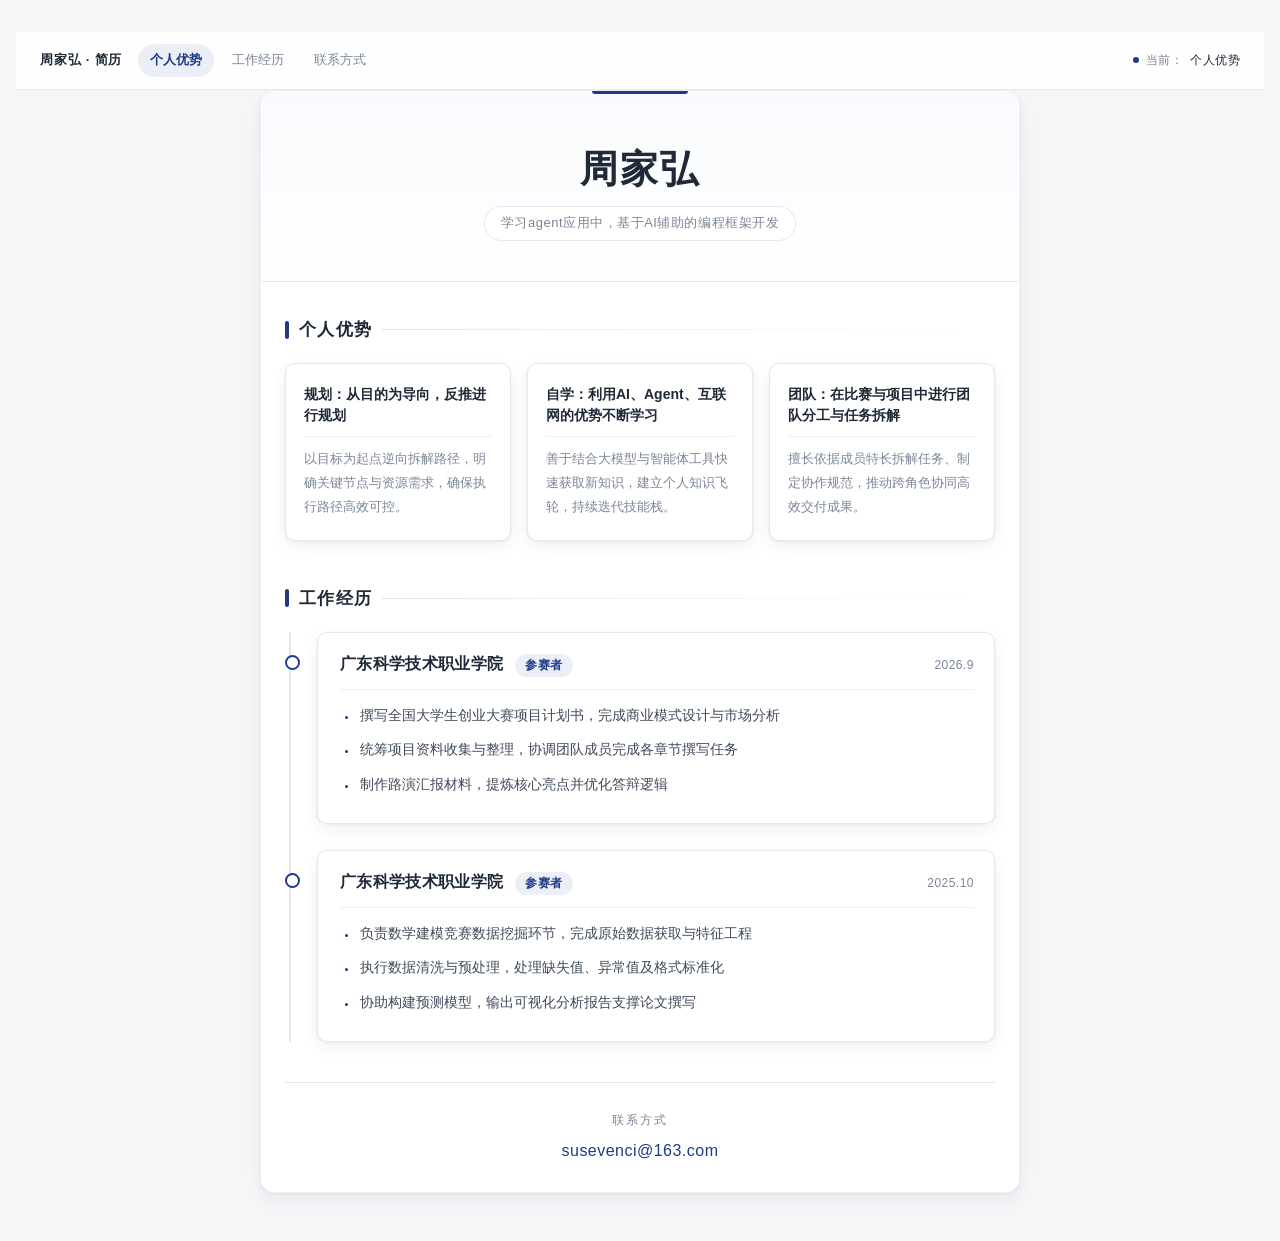
==== index.html @ 6fc0425c "chore: 简历文件移至仓库根目录" ====
<!DOCTYPE html>
<html lang="zh-CN">
<head>
  <meta charset="UTF-8">
  <meta name="viewport" content="width=device-width, initial-scale=1.0">
  <title>周家弘 - 个人简历</title>
  <link rel="stylesheet" href="resume.css">
</head>
<body>
  <!-- 顶部导航栏：可直接跳转栏目，右侧显示当前所在栏目 -->
  <nav class="topbar" aria-label="页面导航">
    <span class="topbar-brand">周家弘 · 简历</span>
    <div class="nav">
      <a class="nav-link" href="#strengths" data-target="strengths">个人优势</a>
      <a class="nav-link" href="#experience" data-target="experience">工作经历</a>
      <a class="nav-link" href="#contact" data-target="contact">联系方式</a>
    </div>
    <span class="topbar-status">当前：<b id="currentSection">个人优势</b></span>
  </nav>

  <div class="container">
    <!-- 顶部：姓名 + 一句话介绍 -->
    <header class="header reveal" id="top">
      <h1 class="name">周家弘</h1>
      <p class="intro">学习agent应用中，基于AI辅助的编程框架开发</p>
    </header>

    <!-- 个人优势 -->
    <section class="strengths reveal anchor" id="strengths">
      <h2 class="section-title">个人优势</h2>

      <div class="strength-list">
        <div class="strength-item">
          <div class="strength-title">规划：从目的为导向，反推进行规划</div>
          <div class="strength-desc">以目标为起点逆向拆解路径，明确关键节点与资源需求，确保执行路径高效可控。</div>
        </div>

        <div class="strength-item">
          <div class="strength-title">自学：利用AI、Agent、互联网的优势不断学习</div>
          <div class="strength-desc">善于结合大模型与智能体工具快速获取新知识，建立个人知识飞轮，持续迭代技能栈。</div>
        </div>

        <div class="strength-item">
          <div class="strength-title">团队：在比赛与项目中进行团队分工与任务拆解</div>
          <div class="strength-desc">擅长依据成员特长拆解任务、制定协作规范，推动跨角色协同高效交付成果。</div>
        </div>
      </div>
    </section>

    <!-- 工作经历 -->
    <section class="experience reveal anchor" id="experience">
      <h2 class="section-title">工作经历</h2>

      <div class="timeline">
        <!-- 经历二（时间更近，排在前面） -->
        <article class="exp-item">
          <div class="exp-header">
            <span class="exp-company">广东科学技术职业学院</span>
            <span class="exp-role">参赛者</span>
            <time class="exp-time" datetime="2026-09">2026.9</time>
          </div>
          <ul class="exp-duties">
            <li>撰写全国大学生创业大赛项目计划书，完成商业模式设计与市场分析</li>
            <li>统筹项目资料收集与整理，协调团队成员完成各章节撰写任务</li>
            <li>制作路演汇报材料，提炼核心亮点并优化答辩逻辑</li>
          </ul>
        </article>

        <!-- 经历一 -->
        <article class="exp-item">
          <div class="exp-header">
            <span class="exp-company">广东科学技术职业学院</span>
            <span class="exp-role">参赛者</span>
            <time class="exp-time" datetime="2025-10">2025.10</time>
          </div>
          <ul class="exp-duties">
            <li>负责数学建模竞赛数据挖掘环节，完成原始数据获取与特征工程</li>
            <li>执行数据清洗与预处理，处理缺失值、异常值及格式标准化</li>
            <li>协助构建预测模型，输出可视化分析报告支撑论文撰写</li>
          </ul>
        </article>
      </div>
    </section>

    <!-- 底部联系方式 -->
    <footer class="contact reveal anchor" id="contact">
      <p class="contact-label">联系方式</p>
      <a href="mailto:susevenci@163.com" class="contact-email">susevenci@163.com</a>
    </footer>
  </div>

  <!-- 回到顶部按钮 -->
  <button class="to-top" id="toTop" type="button" aria-label="回到顶部" title="回到顶部">
    <svg viewBox="0 0 24 24" fill="none" stroke="currentColor" stroke-width="2.2"
         stroke-linecap="round" stroke-linejoin="round" aria-hidden="true">
      <path d="M12 19V5"></path>
      <path d="M5 12l7-7 7 7"></path>
    </svg>
  </button>

  <script src="resume.js"></script>
</body>
</html>
---- resume.css ----
/* ==========================================================================
   周家弘 · 个人简历 —— 样式表
   风格：简约专业（白底、深灰字、藏蓝点缀）
   ========================================================================== */

:root {
  /* ---- 配色 ---- */
  --bg-base: #f5f6f8;        /* 页面底色：极浅灰 */
  --bg-panel: #ffffff;       /* 容器/卡片底色：白 */
  --bg-panel-2: #ffffff;     /* 卡片底色 */
  --bg-panel-3: #f7f9fc;     /* 卡片悬浮底色 */
  --line: #e3e7ee;           /* 分割线 */
  --line-soft: #edf0f5;      /* 更弱的分割线 */
  --text-1: #1f2937;         /* 大标题：深灰 */
  --text-2: #3f4a5a;         /* 正文 */
  --text-3: #7b8698;         /* 次要信息：中灰 */
  --accent: #1e3a8a;         /* 藏蓝点缀 */
  --accent-soft: #2b4c9b;    /* 藏蓝（浅一档） */
  --accent-dim: rgba(30, 58, 138, 0.08);
  --shadow-sm: 0 1px 3px rgba(23, 37, 62, 0.06), 0 6px 18px rgba(23, 37, 62, 0.06);
  --shadow-md: 0 10px 26px rgba(23, 37, 62, 0.12);
  --radius-lg: 14px;
  --radius-md: 10px;
}

* {
  box-sizing: border-box;
  margin: 0;
  padding: 0;
}

html {
  scroll-behavior: smooth;
}

body {
  font-family: -apple-system, BlinkMacSystemFont, "Segoe UI", "PingFang SC", "Microsoft YaHei", sans-serif;
  line-height: 1.6;
  color: var(--text-2);
  background: var(--bg-base);
  padding: 32px 16px 48px;
  -webkit-font-smoothing: antialiased;
}

/* 锚点跳转时预留导航栏高度，避免内容被遮挡 */
.anchor {
  scroll-margin-top: 78px;
}

.container {
  max-width: 760px;
  margin: 0 auto;
  background: var(--bg-panel);
  border: 1px solid var(--line-soft);
  border-radius: var(--radius-lg);
  box-shadow: var(--shadow-sm);
  padding: 0 0 28px;
  overflow: hidden;
}

/* ============ 顶部：名片感 ============ */
.header {
  position: relative;
  text-align: center;
  padding: 56px 34px 40px;
  margin-bottom: 34px;
  border-bottom: 1px solid var(--line);
  background: linear-gradient(180deg, #f8fafd 0%, #ffffff 100%);
}

/* 名片上方的一抹藏蓝细线 */
.header::before {
  content: "";
  position: absolute;
  top: 0;
  left: 50%;
  transform: translateX(-50%);
  width: 96px;
  height: 3px;
  border-radius: 0 0 4px 4px;
  background: var(--accent);
}

.name {
  font-size: 38px;
  font-weight: 700;
  color: var(--text-1);
  letter-spacing: 0.06em;
  margin-bottom: 14px;
  line-height: 1.2;
}

.intro {
  font-size: 13px;
  color: var(--text-3);
  letter-spacing: 0.04em;
  display: inline-block;
  padding: 6px 16px;
  border: 1px solid var(--line);
  border-radius: 999px;
  background: #fff;
}

/* ============ 区块标题（二级层级） ============ */
.section-title {
  font-size: 17px;
  font-weight: 600;
  color: var(--text-1);
  letter-spacing: 0.08em;
  margin-bottom: 20px;
  padding-left: 14px;
  padding-bottom: 0;
  border-bottom: none;
  position: relative;
  display: flex;
  align-items: center;
  gap: 10px;
}

.section-title::before {
  content: "";
  position: absolute;
  left: 0;
  top: 50%;
  transform: translateY(-50%);
  width: 4px;
  height: 18px;
  border-radius: 2px;
  background: var(--accent);
}

.section-title::after {
  content: "";
  flex: 1;
  height: 1px;
  background: linear-gradient(90deg, var(--line), transparent);
}

/* ============ 个人优势：三张并列卡片 ============ */
.strengths {
  margin-bottom: 44px;
  padding: 0 24px;
}

.strength-list {
  display: grid;
  grid-template-columns: repeat(3, 1fr);
  gap: 16px;
}

.strength-item {
  margin-bottom: 0;
  padding: 20px 18px;
  background: var(--bg-panel-2);
  border: 1px solid var(--line);
  border-radius: var(--radius-md);
  box-shadow: var(--shadow-sm);
  transition: transform 0.28s ease, box-shadow 0.28s ease, border-color 0.28s ease, background 0.28s ease;
}

.strength-item:hover {
  transform: translateY(-6px);
  background: var(--bg-panel-3);
  border-color: rgba(30, 58, 138, 0.28);
  box-shadow: var(--shadow-md);
}

.strength-title {
  font-size: 14px;
  font-weight: 600;
  color: var(--text-1);
  line-height: 1.5;
  margin-bottom: 10px;
  padding-bottom: 10px;
  border-bottom: 1px solid var(--line-soft);
}

.strength-desc {
  font-size: 13px;
  color: var(--text-3);
  line-height: 1.85;
}

/* ============ 工作经历：左侧时间轴 ============ */
.experience {
  margin-bottom: 40px;
  padding: 0 24px;
}

.timeline {
  position: relative;
  padding-left: 26px;
  margin-left: 4px;
  border-left: 2px solid var(--line);
}

.exp-item {
  position: relative;
  margin-bottom: 26px;
  padding: 18px 20px 18px 22px;
  background: var(--bg-panel-2);
  border: 1px solid var(--line);
  border-radius: var(--radius-md);
  box-shadow: var(--shadow-sm);
  transition: transform 0.28s ease, box-shadow 0.28s ease, border-color 0.28s ease, background 0.28s ease;
}

.exp-item:last-child {
  margin-bottom: 0;
}

/* 时间轴节点：小圆点 */
.exp-item::before {
  content: "";
  position: absolute;
  left: -33px;
  top: 22px;
  width: 11px;
  height: 11px;
  border-radius: 50%;
  background: #fff;
  border: 2px solid var(--accent);
  transition: background 0.28s ease;
}

.exp-item:hover {
  transform: translateY(-4px);
  background: var(--bg-panel-3);
  border-color: rgba(30, 58, 138, 0.28);
  box-shadow: var(--shadow-md);
}

.exp-item:hover::before {
  background: var(--accent);
}

.exp-header {
  display: flex;
  flex-wrap: wrap;
  gap: 12px;
  align-items: baseline;
  margin-bottom: 12px;
  padding-bottom: 12px;
  border-bottom: 1px solid var(--line-soft);
}

.exp-company {
  font-size: 16px;
  font-weight: 600;
  color: var(--text-1);
  letter-spacing: 0.02em;
}

.exp-role {
  font-size: 12px;
  color: var(--accent);
  background: var(--accent-dim);
  font-weight: 600;
  padding: 2px 10px;
  border-radius: 999px;
  letter-spacing: 0.04em;
}

.exp-time {
  font-size: 12px;
  color: var(--text-3);
  margin-left: auto;
  letter-spacing: 0.04em;
  font-variant-numeric: tabular-nums;
}

.exp-duties {
  font-size: 13.5px;
  color: var(--text-2);
  line-height: 2.1;
  padding-left: 18px;
}

.exp-duties li {
  margin-bottom: 6px;
  padding-left: 2px;
}

.exp-duties li::marker {
  color: var(--accent);
  font-size: 0.85em;
}

/* ============ 底部联系方式 ============ */
.contact {
  text-align: center;
  padding: 28px 24px 0;
  border-top: 1px solid var(--line);
  margin: 0 24px;
}

.contact-label {
  font-size: 12px;
  color: var(--text-3);
  letter-spacing: 0.16em;
  margin-bottom: 8px;
  text-transform: uppercase;
}

.contact-email {
  font-size: 16px;
  color: var(--accent);
  text-decoration: none;
  word-break: break-all;
  font-weight: 500;
  letter-spacing: 0.03em;
  transition: color 0.25s ease;
}

.contact-email:hover {
  color: var(--accent-soft);
  text-decoration: underline;
}

/* ============ 顶部导航栏 ============ */
.topbar {
  position: sticky;
  top: 0;
  z-index: 50;
  display: flex;
  align-items: center;
  gap: 16px;
  padding: 12px 24px;
  background: rgba(255, 255, 255, 0.86);
  -webkit-backdrop-filter: blur(12px);
  backdrop-filter: blur(12px);
  border-bottom: 1px solid var(--line);
}

.topbar-brand {
  font-size: 13px;
  font-weight: 600;
  color: var(--text-1);
  letter-spacing: 0.06em;
  white-space: nowrap;
}

.nav {
  display: flex;
  gap: 6px;
  overflow-x: auto;
  scrollbar-width: none;
}

.nav::-webkit-scrollbar {
  display: none;
}

.nav-link {
  position: relative;
  padding: 6px 12px;
  font-size: 13px;
  color: var(--text-3);
  text-decoration: none;
  border-radius: 999px;
  white-space: nowrap;
  transition: color 0.25s ease, background 0.25s ease;
}

.nav-link:hover {
  color: var(--text-1);
  background: rgba(30, 58, 138, 0.06);
}

.nav-link.is-active {
  color: var(--accent);
  background: var(--accent-dim);
  font-weight: 600;
}

/* 右侧：当前所在栏目提示 */
.topbar-status {
  margin-left: auto;
  display: flex;
  align-items: center;
  gap: 7px;
  font-size: 12px;
  color: var(--text-3);
  letter-spacing: 0.04em;
  white-space: nowrap;
}

.topbar-status::before {
  content: "";
  width: 6px;
  height: 6px;
  border-radius: 50%;
  background: var(--accent);
  animation: pulse 2s ease-in-out infinite;
}

.topbar-status b {
  color: var(--text-1);
  font-weight: 500;
}

@keyframes pulse {
  0%, 100% { opacity: 1; transform: scale(1); }
  50% { opacity: 0.4; transform: scale(0.82); }
}

/* ============ 回到顶部按钮 ============ */
.to-top {
  position: fixed;
  right: 24px;
  bottom: 24px;
  z-index: 60;
  width: 46px;
  height: 46px;
  display: flex;
  align-items: center;
  justify-content: center;
  color: #fff;
  background: var(--accent);
  border: 1px solid var(--accent);
  border-radius: 50%;
  cursor: pointer;
  box-shadow: var(--shadow-md);
  opacity: 0;
  visibility: hidden;
  transform: translateY(14px);
  transition: opacity 0.3s ease, transform 0.3s ease, visibility 0.3s ease,
              background 0.3s ease, box-shadow 0.3s ease;
}

.to-top svg {
  width: 20px;
  height: 20px;
}

.to-top.is-shown {
  opacity: 1;
  visibility: visible;
  transform: translateY(0);
}

.to-top:hover {
  background: var(--accent-soft);
  box-shadow: 0 14px 28px rgba(23, 37, 62, 0.22);
}

/* ============ 滚动淡入 ============ */
.reveal {
  opacity: 0;
  transform: translateY(18px);
  transition: opacity 0.7s ease, transform 0.7s ease;
}

.reveal.is-visible {
  opacity: 1;
  transform: translateY(0);
}

/* ============ 响应式 ============ */
@media (max-width: 720px) {
  .strength-list {
    grid-template-columns: 1fr;
  }
}

@media (max-width: 480px) {
  body { padding: 16px 10px 32px; }
  .container { border-radius: 12px; }
  .header { padding: 42px 22px 30px; }
  .name { font-size: 28px; }
  .intro { font-size: 12px; }
  .strengths, .experience { padding: 0 16px; }
  .contact { margin: 0 16px; padding: 24px 0 0; }
  .exp-header { flex-direction: column; align-items: flex-start; gap: 8px; }
  .exp-time { margin-left: 0; }
  .timeline { padding-left: 20px; }
  .exp-item::before { left: -27px; }
  .topbar { padding: 10px 14px; gap: 10px; }
  .topbar-brand { display: none; }
  .to-top { right: 14px; bottom: 14px; width: 42px; height: 42px; }
}

@media (prefers-reduced-motion: reduce) {
  .reveal { opacity: 1; transform: none; transition: none; }
  .strength-item, .exp-item { transition: none; }
  html { scroll-behavior: auto; }
}
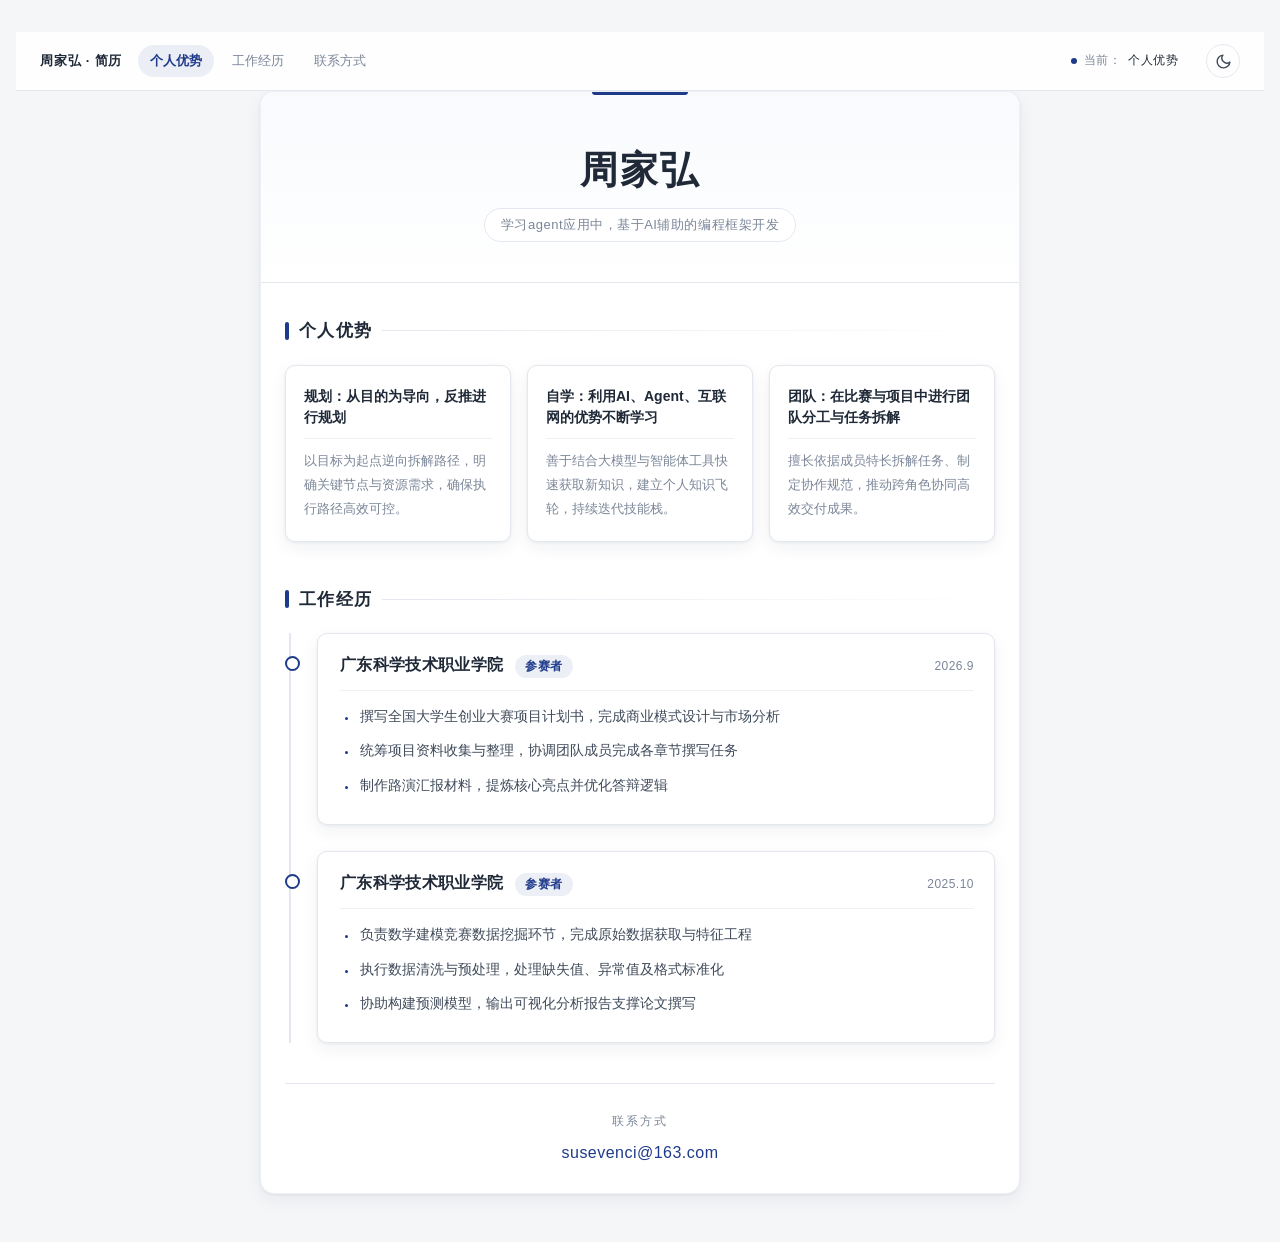
==== commit 319cc30a: "feat: 新增深色模式切换并记忆用户选择" ====
--- a/index.html
+++ b/index.html
@@ -16,6 +16,19 @@
       <a class="nav-link" href="#contact" data-target="contact">联系方式</a>
     </div>
     <span class="topbar-status">当前：<b id="currentSection">个人优势</b></span>
+
+    <!-- 主题切换开关 -->
+    <button class="theme-toggle" id="themeToggle" type="button" aria-label="切换深色模式" title="切换深色模式">
+      <svg class="icon-moon" viewBox="0 0 24 24" fill="none" stroke="currentColor" stroke-width="2"
+           stroke-linecap="round" stroke-linejoin="round" aria-hidden="true">
+        <path d="M21 12.8A9 9 0 1 1 11.2 3a7 7 0 0 0 9.8 9.8z"></path>
+      </svg>
+      <svg class="icon-sun" viewBox="0 0 24 24" fill="none" stroke="currentColor" stroke-width="2"
+           stroke-linecap="round" stroke-linejoin="round" aria-hidden="true">
+        <circle cx="12" cy="12" r="4.2"></circle>
+        <path d="M12 2v2.2M12 19.8V22M2 12h2.2M19.8 12H22M4.9 4.9l1.6 1.6M17.5 17.5l1.6 1.6M19.1 4.9l-1.6 1.6M6.5 17.5l-1.6 1.6"></path>
+      </svg>
+    </button>
   </nav>
 
   <div class="container">
--- a/resume.css
+++ b/resume.css
@@ -4,23 +4,65 @@
    ========================================================================== */
 
 :root {
-  /* ---- 配色 ---- */
+  /* ---- 配色（浅色模式） ---- */
   --bg-base: #f5f6f8;        /* 页面底色：极浅灰 */
   --bg-panel: #ffffff;       /* 容器/卡片底色：白 */
   --bg-panel-2: #ffffff;     /* 卡片底色 */
   --bg-panel-3: #f7f9fc;     /* 卡片悬浮底色 */
+  --bg-header: linear-gradient(180deg, #f8fafd 0%, #ffffff 100%);
+  --bg-chip: #ffffff;        /* 胶囊/小圆点内底色 */
+  --bg-topbar: rgba(255, 255, 255, 0.86);
+  --bg-nav-hover: rgba(30, 58, 138, 0.06);
   --line: #e3e7ee;           /* 分割线 */
   --line-soft: #edf0f5;      /* 更弱的分割线 */
+  --line-hover: rgba(30, 58, 138, 0.28);
   --text-1: #1f2937;         /* 大标题：深灰 */
   --text-2: #3f4a5a;         /* 正文 */
   --text-3: #7b8698;         /* 次要信息：中灰 */
   --accent: #1e3a8a;         /* 藏蓝点缀 */
   --accent-soft: #2b4c9b;    /* 藏蓝（浅一档） */
   --accent-dim: rgba(30, 58, 138, 0.08);
+  --on-accent: #ffffff;      /* 藏蓝底上的文字色 */
   --shadow-sm: 0 1px 3px rgba(23, 37, 62, 0.06), 0 6px 18px rgba(23, 37, 62, 0.06);
   --shadow-md: 0 10px 26px rgba(23, 37, 62, 0.12);
   --radius-lg: 14px;
   --radius-md: 10px;
+}
+
+/* ---- 配色（深色模式） ---- */
+[data-theme="dark"] {
+  --bg-base: #10151f;        /* 页面底色：深灰蓝 */
+  --bg-panel: #161c28;       /* 容器底色 */
+  --bg-panel-2: #1a2130;     /* 卡片底色 */
+  --bg-panel-3: #202a3c;     /* 卡片悬浮底色 */
+  --bg-header: linear-gradient(180deg, #1b2333 0%, #161c28 100%);
+  --bg-chip: #1f2735;
+  --bg-topbar: rgba(16, 21, 31, 0.86);
+  --bg-nav-hover: rgba(147, 180, 255, 0.10);
+  --line: #2a3446;
+  --line-soft: #232c3c;
+  --line-hover: rgba(147, 180, 255, 0.42);
+  --text-1: #eef2f8;         /* 大标题：近白 */
+  --text-2: #c3ccda;         /* 正文 */
+  --text-3: #8a95a8;         /* 次要信息 */
+  --accent: #93b4ff;         /* 深色下的藏蓝点缀（提亮） */
+  --accent-soft: #b3caff;
+  --accent-dim: rgba(147, 180, 255, 0.14);
+  --on-accent: #10151f;
+  --shadow-sm: 0 1px 3px rgba(0, 0, 0, 0.4), 0 6px 18px rgba(0, 0, 0, 0.32);
+  --shadow-md: 0 10px 26px rgba(0, 0, 0, 0.5);
+}
+
+/* 主题切换过渡 */
+body,
+.container,
+.header,
+.strength-item,
+.exp-item,
+.topbar,
+.intro,
+.to-top {
+  transition: background-color 0.3s ease, color 0.3s ease, border-color 0.3s ease;
 }
 
 * {
@@ -65,7 +107,7 @@
   padding: 56px 34px 40px;
   margin-bottom: 34px;
   border-bottom: 1px solid var(--line);
-  background: linear-gradient(180deg, #f8fafd 0%, #ffffff 100%);
+  background: var(--bg-header);
 }
 
 /* 名片上方的一抹藏蓝细线 */
@@ -98,7 +140,7 @@
   padding: 6px 16px;
   border: 1px solid var(--line);
   border-radius: 999px;
-  background: #fff;
+  background: var(--bg-chip);
 }
 
 /* ============ 区块标题（二级层级） ============ */
@@ -161,7 +203,7 @@
 .strength-item:hover {
   transform: translateY(-6px);
   background: var(--bg-panel-3);
-  border-color: rgba(30, 58, 138, 0.28);
+  border-color: var(--line-hover);
   box-shadow: var(--shadow-md);
 }
 
@@ -218,7 +260,7 @@
   width: 11px;
   height: 11px;
   border-radius: 50%;
-  background: #fff;
+  background: var(--bg-chip);
   border: 2px solid var(--accent);
   transition: background 0.28s ease;
 }
@@ -226,7 +268,7 @@
 .exp-item:hover {
   transform: translateY(-4px);
   background: var(--bg-panel-3);
-  border-color: rgba(30, 58, 138, 0.28);
+  border-color: var(--line-hover);
   box-shadow: var(--shadow-md);
 }
 
@@ -326,7 +368,7 @@
   align-items: center;
   gap: 16px;
   padding: 12px 24px;
-  background: rgba(255, 255, 255, 0.86);
+  background: var(--bg-topbar);
   -webkit-backdrop-filter: blur(12px);
   backdrop-filter: blur(12px);
   border-bottom: 1px solid var(--line);
@@ -364,7 +406,7 @@
 
 .nav-link:hover {
   color: var(--text-1);
-  background: rgba(30, 58, 138, 0.06);
+  background: var(--bg-nav-hover);
 }
 
 .nav-link.is-active {
@@ -403,6 +445,44 @@
   0%, 100% { opacity: 1; transform: scale(1); }
   50% { opacity: 0.4; transform: scale(0.82); }
 }
+
+/* ============ 主题切换开关（右上角） ============ */
+.theme-toggle {
+  margin-left: 12px;
+  width: 34px;
+  height: 34px;
+  flex: none;
+  display: flex;
+  align-items: center;
+  justify-content: center;
+  color: var(--text-2);
+  background: transparent;
+  border: 1px solid var(--line);
+  border-radius: 50%;
+  cursor: pointer;
+  transition: color 0.25s ease, border-color 0.25s ease, background 0.25s ease;
+}
+
+.theme-toggle:hover {
+  color: var(--accent);
+  border-color: var(--line-hover);
+  background: var(--bg-nav-hover);
+}
+
+.theme-toggle:focus-visible {
+  outline: 2px solid var(--accent);
+  outline-offset: 2px;
+}
+
+.theme-toggle svg {
+  width: 17px;
+  height: 17px;
+}
+
+/* 浅色模式显示月亮（点击进入深色），深色模式显示太阳 */
+.theme-toggle .icon-sun { display: none; }
+[data-theme="dark"] .theme-toggle .icon-sun { display: block; }
+[data-theme="dark"] .theme-toggle .icon-moon { display: none; }
 
 /* ============ 回到顶部按钮 ============ */
 .to-top {
@@ -415,7 +495,7 @@
   display: flex;
   align-items: center;
   justify-content: center;
-  color: #fff;
+  color: var(--on-accent);
   background: var(--accent);
   border: 1px solid var(--accent);
   border-radius: 50%;
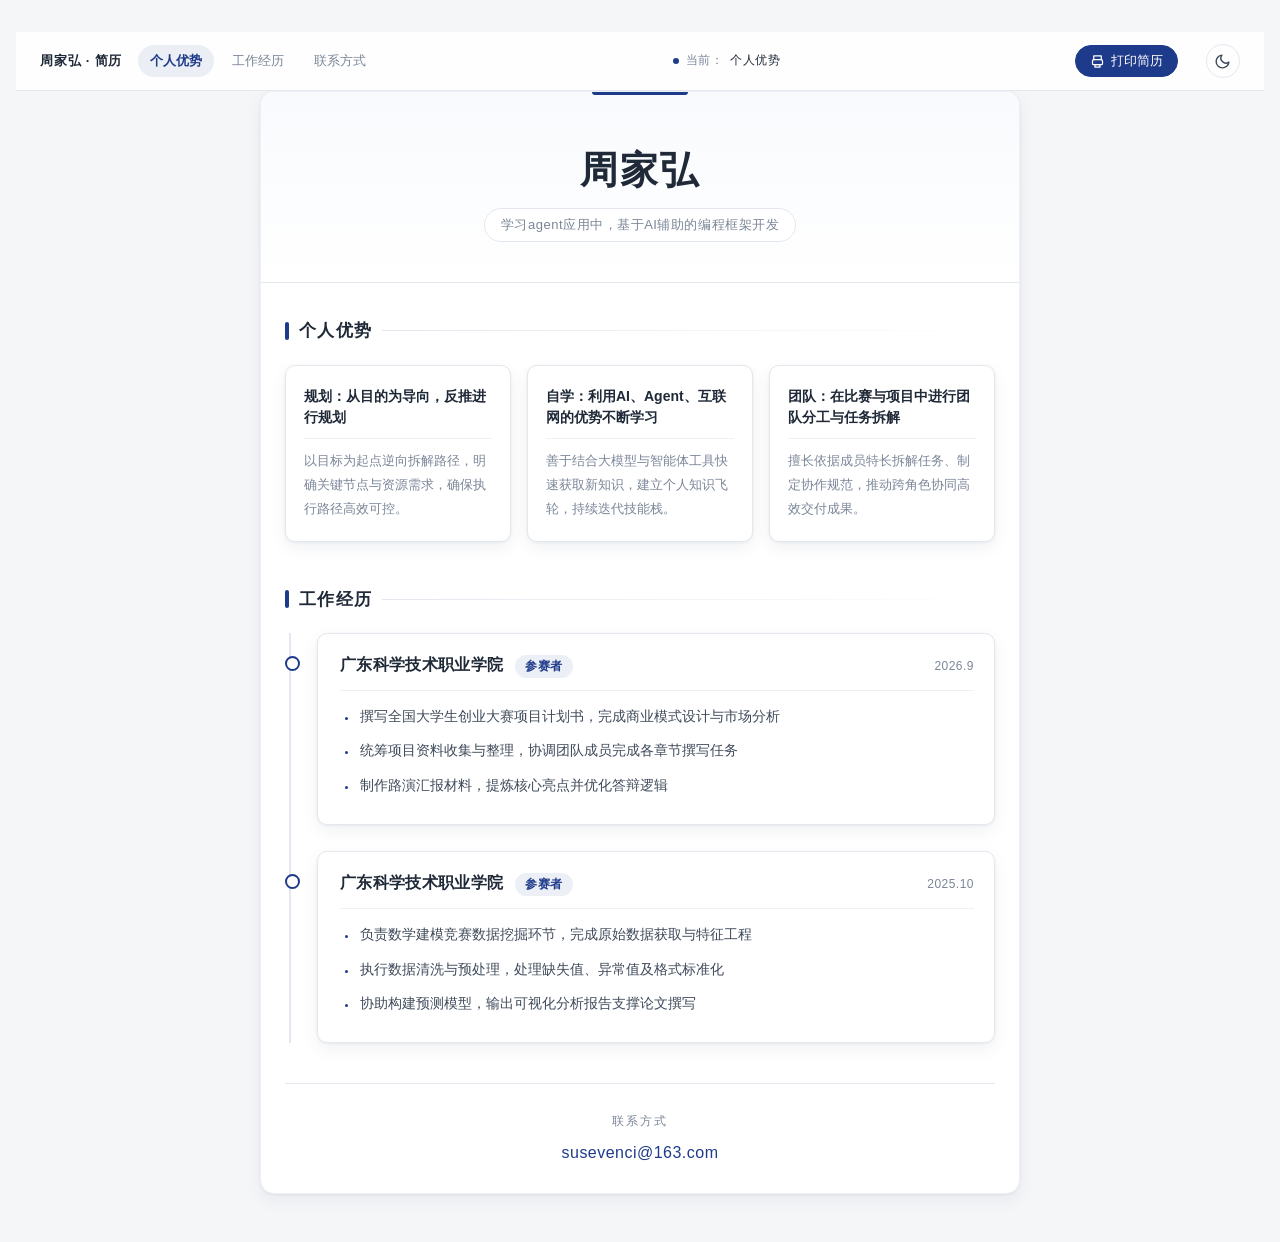
==== commit 69792267: "feat: 新增打印简历按钮与 A4 打印样式" ====
--- a/index.html
+++ b/index.html
@@ -16,6 +16,17 @@
       <a class="nav-link" href="#contact" data-target="contact">联系方式</a>
     </div>
     <span class="topbar-status">当前：<b id="currentSection">个人优势</b></span>
+
+    <!-- 打印简历 -->
+    <button class="print-btn" id="printBtn" type="button" aria-label="打印简历" title="打印简历">
+      <svg viewBox="0 0 24 24" fill="none" stroke="currentColor" stroke-width="2"
+           stroke-linecap="round" stroke-linejoin="round" aria-hidden="true">
+        <path d="M6 9V3h12v6"></path>
+        <rect x="4" y="9" width="16" height="8" rx="2"></rect>
+        <path d="M8 17h8v4H8z"></path>
+      </svg>
+      <span class="print-btn-text">打印简历</span>
+    </button>
 
     <!-- 主题切换开关 -->
     <button class="theme-toggle" id="themeToggle" type="button" aria-label="切换深色模式" title="切换深色模式">
--- a/resume.css
+++ b/resume.css
@@ -446,6 +446,44 @@
   50% { opacity: 0.4; transform: scale(0.82); }
 }
 
+/* ============ 打印简历按钮 ============ */
+.print-btn {
+  margin-left: auto;
+  display: flex;
+  align-items: center;
+  gap: 6px;
+  padding: 6px 14px;
+  flex: none;
+  font-size: 13px;
+  font-family: inherit;
+  color: var(--on-accent);
+  background: var(--accent);
+  border: 1px solid var(--accent);
+  border-radius: 999px;
+  cursor: pointer;
+  white-space: nowrap;
+  transition: background 0.25s ease, box-shadow 0.25s ease;
+}
+
+.print-btn svg {
+  width: 15px;
+  height: 15px;
+}
+
+.print-btn:hover {
+  background: var(--accent-soft);
+}
+
+.print-btn:focus-visible {
+  outline: 2px solid var(--accent);
+  outline-offset: 2px;
+}
+
+/* 打印按钮出现后，栏目状态提示不再需要左推 */
+.print-btn + .theme-toggle {
+  margin-left: 12px;
+}
+
 /* ============ 主题切换开关（右上角） ============ */
 .theme-toggle {
   margin-left: 12px;
@@ -557,6 +595,8 @@
   .exp-item::before { left: -27px; }
   .topbar { padding: 10px 14px; gap: 10px; }
   .topbar-brand { display: none; }
+  .print-btn-text { display: none; }
+  .print-btn { padding: 6px 10px; }
   .to-top { right: 14px; bottom: 14px; width: 42px; height: 42px; }
 }
 
@@ -565,3 +605,204 @@
   .strength-item, .exp-item { transition: none; }
   html { scroll-behavior: auto; }
 }
+
+/* ==========================================================================
+   打印样式：A4 纸排版（Cmd/Ctrl + P 直接打印）
+   ========================================================================== */
+@page {
+  size: A4 portrait;
+  margin: 14mm 14mm;
+}
+
+@media print {
+  /* 打印时强制使用浅色配色，避免深色模式浪费墨水 */
+  :root,
+  [data-theme="dark"] {
+    --bg-base: #ffffff;
+    --bg-panel: #ffffff;
+    --bg-panel-2: #ffffff;
+    --bg-panel-3: #ffffff;
+    --bg-header: #ffffff;
+    --bg-chip: #ffffff;
+    --bg-topbar: #ffffff;
+    --bg-nav-hover: transparent;
+    --line: #d5d9e0;
+    --line-soft: #e6e9ee;
+    --line-hover: #d5d9e0;
+    --text-1: #111827;
+    --text-2: #333b48;
+    --text-3: #6b7280;
+    --accent: #1e3a8a;
+    --accent-soft: #1e3a8a;
+    --accent-dim: transparent;
+    --on-accent: #ffffff;
+    --shadow-sm: none;
+    --shadow-md: none;
+  }
+
+  /* 打印时隐藏所有屏幕专用元素 */
+  .topbar,
+  .to-top,
+  .print-btn,
+  .theme-toggle {
+    display: none !important;
+  }
+
+  html {
+    scroll-behavior: auto;
+  }
+
+  body {
+    background: #fff !important;
+    padding: 0;
+    font-size: 11pt;
+    -webkit-print-color-adjust: exact;
+    print-color-adjust: exact;
+  }
+
+  .container {
+    max-width: none;
+    width: 100%;
+    margin: 0;
+    padding: 0;
+    border: none;
+    border-radius: 0;
+    box-shadow: none;
+    background: #fff;
+  }
+
+  /* 关闭所有入场动画，避免打印时内容透明 */
+  .reveal {
+    opacity: 1 !important;
+    transform: none !important;
+    transition: none !important;
+  }
+
+  /* 顶部门面区：紧凑排布 */
+  .header {
+    padding: 0 0 10mm;
+    margin-bottom: 8mm;
+    background: #fff;
+    break-inside: avoid;
+  }
+
+  .header::before {
+    display: none;
+  }
+
+  .name {
+    font-size: 24pt;
+    margin-bottom: 3mm;
+    letter-spacing: 0.08em;
+  }
+
+  .intro {
+    font-size: 10pt;
+    padding: 0;
+    border: none;
+    background: transparent;
+    color: var(--text-3);
+  }
+
+  .section-title {
+    font-size: 13pt;
+    margin-bottom: 4mm;
+    padding-left: 10px;
+    break-after: avoid;
+  }
+
+  .strengths {
+    padding: 0;
+    margin-bottom: 8mm;
+  }
+
+  /* 优势卡片：打印时改为三列紧凑排布，不跨页断裂 */
+  .strength-list {
+    display: grid;
+    grid-template-columns: repeat(3, 1fr) !important;
+    gap: 4mm;
+  }
+
+  .strength-item {
+    padding: 4mm;
+    border: 1px solid var(--line);
+    border-radius: 6px;
+    box-shadow: none;
+    break-inside: avoid;
+  }
+
+  .strength-title {
+    font-size: 10.5pt;
+    margin-bottom: 2mm;
+    padding-bottom: 2mm;
+  }
+
+  .strength-desc {
+    font-size: 9.5pt;
+    line-height: 1.6;
+  }
+
+  .experience {
+    padding: 0;
+    margin-bottom: 8mm;
+  }
+
+  .timeline {
+    padding-left: 6mm;
+    border-left: 1px solid var(--line);
+  }
+
+  .exp-item {
+    padding: 4mm 4mm 4mm 5mm;
+    margin-bottom: 5mm;
+    border-radius: 6px;
+    box-shadow: none;
+    break-inside: avoid;
+  }
+
+  .exp-item::before {
+    left: -8.4mm;
+    top: 5mm;
+    width: 9px;
+    height: 9px;
+  }
+
+  .exp-header {
+    margin-bottom: 3mm;
+    padding-bottom: 3mm;
+  }
+
+  .exp-company {
+    font-size: 11.5pt;
+  }
+
+  .exp-role {
+    font-size: 9pt;
+    padding: 1px 8px;
+  }
+
+  .exp-time {
+    font-size: 9.5pt;
+  }
+
+  .exp-duties {
+    font-size: 10pt;
+    line-height: 1.75;
+    padding-left: 5mm;
+  }
+
+  .exp-duties li {
+    margin-bottom: 1.5mm;
+  }
+
+  .contact {
+    margin: 0;
+    padding-top: 6mm;
+    break-inside: avoid;
+  }
+
+  .contact-email {
+    font-size: 11pt;
+    color: var(--accent);
+  }
+}
